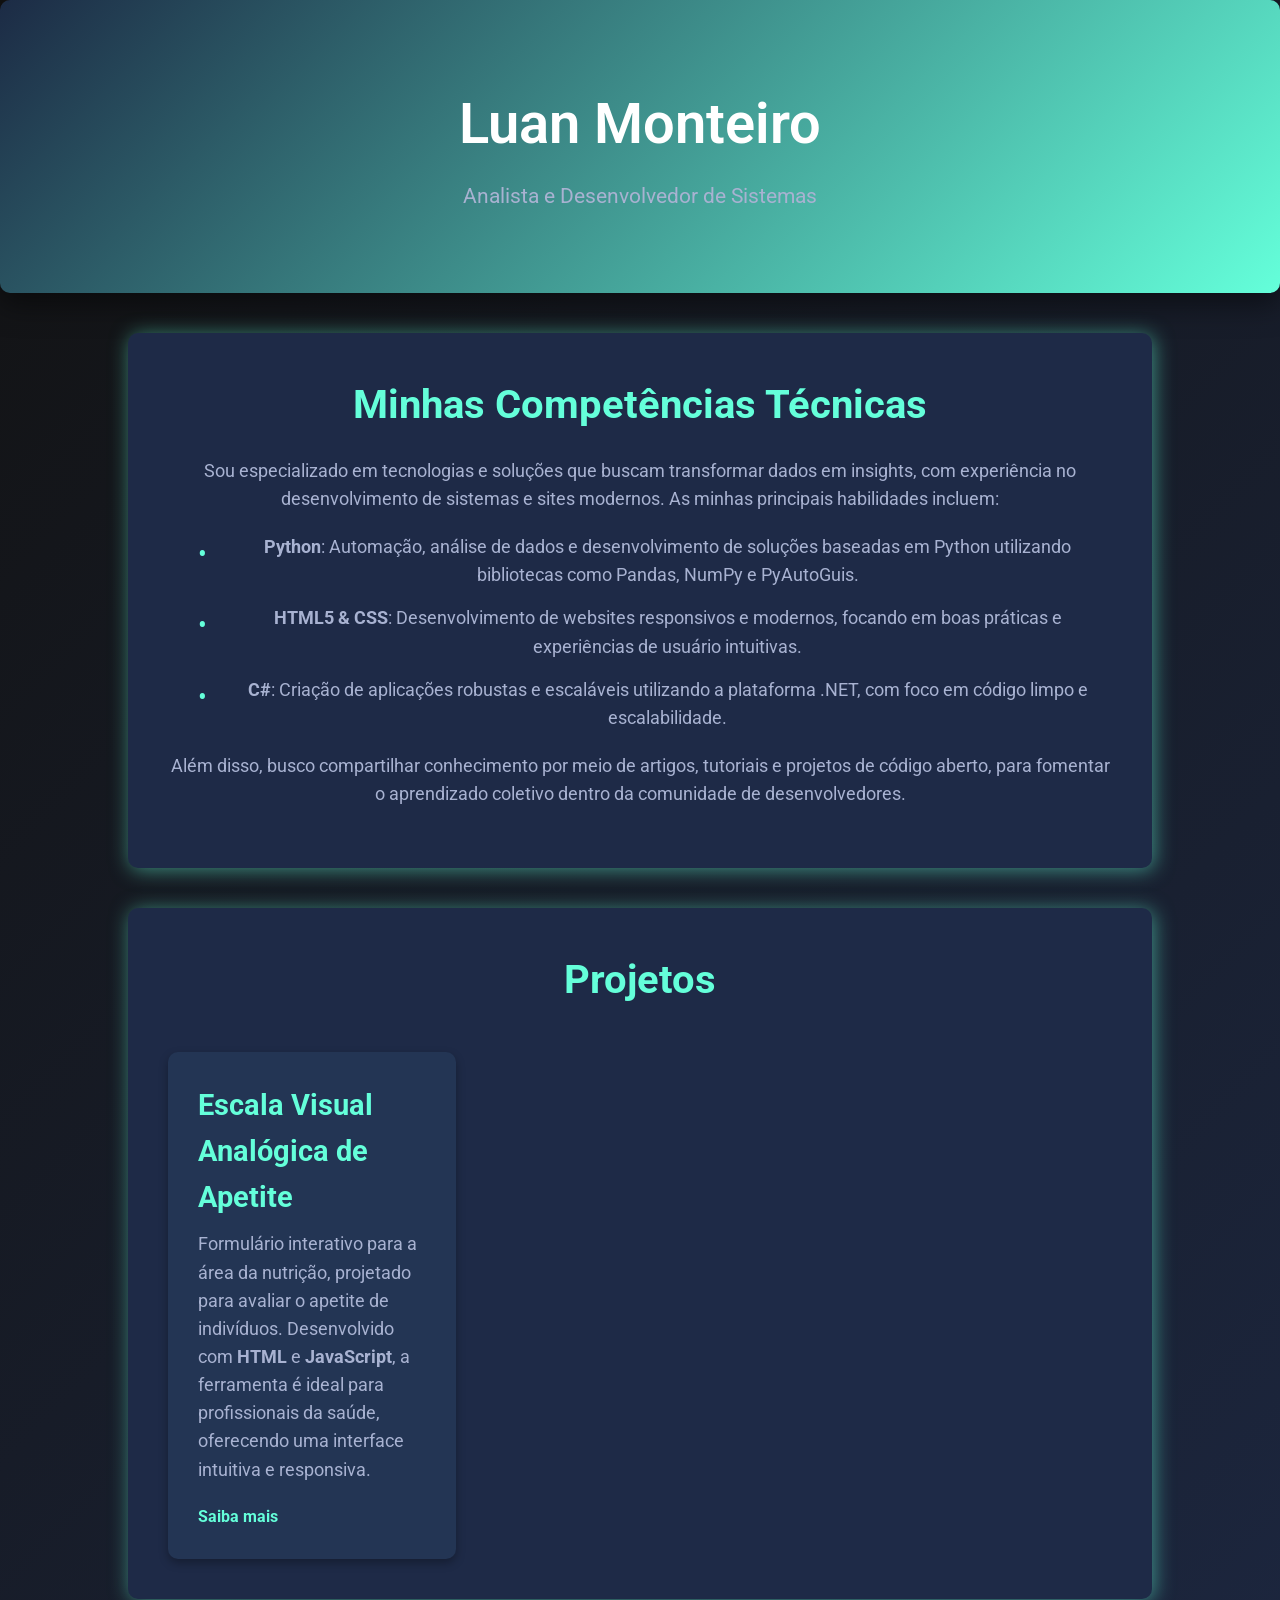
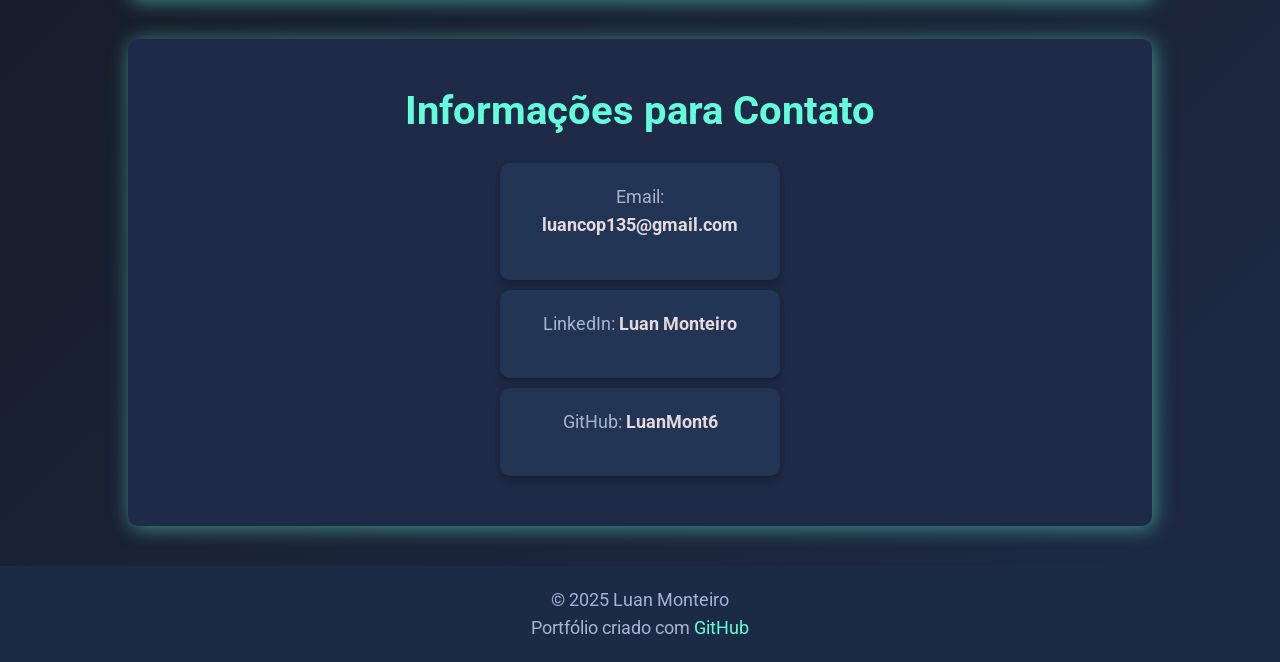
==== index.html @ e9c5dcf2 "first" ====
<!DOCTYPE html>
<html lang="pt-br">
<head>
    <meta charset="UTF-8">
    <meta name="viewport" content="width=device-width, initial-scale=1.0">
    <title>Portfólio - Luan Monteiro</title>
    <link href="https://fonts.googleapis.com/css2?family=Poppins:wght@400;600&family=Roboto:wght@400;500&display=swap" rel="stylesheet">
    <style>
        * {
            margin: 0;
            padding: 0;
            box-sizing: border-box;
            font-family: 'Roboto', sans-serif;
        }

        body {
            background: linear-gradient(135deg, #121212, #1e2a47);
            color: white;
            text-align: center;
            line-height: 1.6;
            transition: background 0.5s ease;
        }

        header {
            background: linear-gradient(135deg, #1c2b45, #64ffda);
            padding: 80px 20px;
            box-shadow: 0px 10px 30px rgba(0, 0, 0, 0.5);
            margin-bottom: 40px;
            border-radius: 10px;
        }

        header h1 {
            font-size: 3.5em;
            color: #fff;
            margin-bottom: 10px;
            font-weight: 600;
        }

        header p {
            font-size: 1.3em;
            color: #a8b2d1;
            font-weight: 400;
        }

        section {
            margin: 40px auto;
            padding: 40px;
            width: 80%;
            max-width: 1200px;
            background: #1e2a47;
            border-radius: 10px;
            box-shadow: 2px 2px 20px rgba(100, 255, 218, 0.5);
            transition: transform 0.3s ease-in-out;
        }

        section:hover {
            transform: translateY(-10px);
        }

        section h2 {
            font-size: 2.5em;
            color: #64ffda;
            margin-bottom: 20px;
        }

        section p, section ul {
            font-size: 1.1em;
            color: #a8b2d1;
            margin-bottom: 20px;
        }

        section ul {
            list-style: none;
            padding-left: 30px;
        }

        section ul li {
            margin-bottom: 15px;
            position: relative;
            padding-left: 25px;
        }

        section ul li:before {
            content: "•";
            color: #64ffda;
            font-size: 1.5em;
            position: absolute;
            left: 0;
            top: 0;
        }

        .projects {
            display: grid;
            grid-template-columns: repeat(auto-fill, minmax(280px, 1fr));
            gap: 40px;
            margin-top: 40px;
        }

        .project {
            background: #233554;
            padding: 30px;
            border-radius: 10px;
            transition: transform 0.3s ease-in-out, box-shadow 0.3s ease-in-out;
            box-shadow: 0px 4px 10px rgba(0, 0, 0, 0.3);
            text-align: left;
            overflow: hidden;
        }

        .project:hover {
            transform: translateY(-10px);
            box-shadow: 0px 10px 30px rgba(100, 255, 218, 0.8);
        }

        .project h3 {
            font-size: 1.8em;
            color: #64ffda;
            margin-bottom: 10px;
        }

        .project p {
            font-size: 1.1em;
            margin-bottom: 20px;
            color: #a8b2d1;
        }

        .project a {
            display: block;
            margin-top: 10px;
            text-decoration: none;
            color: #64ffda;
            font-weight: bold;
            transition: color 0.3s ease;
        }

        .project a:hover {
            color: #ffffff;
        }

        footer {
            background: #1c2b45;
            padding: 20px;
            margin-top: 40px;
            font-size: 1.1em;
            color: #a8b2d1;
        }

        footer a {
            color: #64ffda;
            text-decoration: none;
        }

        footer a:hover {
            color: white;
        }

        .contact-email, .linkedin, .github {
            background: #233554;
            padding: 20px;
            border-radius: 10px;
            width: 280px;
            transition: transform 0.3s ease-in-out, box-shadow 0.3s ease-in-out;
            box-shadow: 0px 4px 10px rgba(0, 0, 0, 0.3);
            margin: 10px auto;
        }

        .contact-email:hover, .linkedin:hover, .github:hover {
            transform: translateY(-10px);
            box-shadow: 0px 4px 20px rgba(100, 255, 218, 0.8);
        }

        .contact-email a,
        .linkedin a,
        .github a {
            color: #e6d9dd;
            font-weight: bold;
            text-decoration: none;
        }

        .contact-email a:hover,
        .linkedin a:hover,
        .github a:hover {
            color: #64ffda;
        }

        /* Responsividade */
        @media (max-width: 768px) {
            header h1 {
                font-size: 2.8em;
            }

            header p {
                font-size: 1.1em;
            }

            section {
                width: 90%;
            }

            .projects {
                grid-template-columns: 1fr;
            }

            .project {
                width: 100%;
                max-width: 320px;
                margin-bottom: 20px;
            }

            .contact-email, .linkedin, .github {
                width: 90%;
            }
        }
    </style>
</head>
<body>

    <header>
        <h1>Luan Monteiro</h1>
        <p>Analista e Desenvolvedor de Sistemas</p>
    </header>

    <section>
        <h2>Minhas Competências Técnicas</h2>
        <p>Sou especializado em tecnologias e soluções que buscam transformar dados em insights, com experiência no desenvolvimento de sistemas e sites modernos. As minhas principais habilidades incluem:</p>
        <ul>
            <li><strong>Python</strong>: Automação, análise de dados e desenvolvimento de soluções baseadas em Python utilizando bibliotecas como Pandas, NumPy e PyAutoGuis.</li>
            <li><strong>HTML5 & CSS</strong>: Desenvolvimento de websites responsivos e modernos, focando em boas práticas e experiências de usuário intuitivas.</li>
            <li><strong>C#</strong>: Criação de aplicações robustas e escaláveis utilizando a plataforma .NET, com foco em código limpo e escalabilidade.</li>
        </ul>

        <p>Além disso, busco compartilhar conhecimento por meio de artigos, tutoriais e projetos de código aberto, para fomentar o aprendizado coletivo dentro da comunidade de desenvolvedores.</p>
    </section>

    <section>
        <h2>Projetos</h2>
        <div class="projects">
            <div class="project">
                <h3>Escala Visual Analógica de Apetite</h3>
                <p>Formulário interativo para a área da nutrição, projetado para avaliar o apetite de indivíduos. Desenvolvido com <strong>HTML</strong> e <strong>JavaScript</strong>, a ferramenta é ideal para profissionais da saúde, oferecendo uma interface intuitiva e responsiva.</p>
                <a href="https://luanmont6.github.io/Escala-Visual-Analogica-de-Apetite/" target="_blank">Saiba mais</a>
            </div>
        </div>
    </section>

    <section>
        <h2>Informações para Contato</h2>
        <div class="contact-email">
            <p>Email: <a href="mailto:luancop135@gmail.com">luancop135@gmail.com</a></p>
        </div>
        <div class="linkedin">
            <p>LinkedIn: <a href="https://www.linkedin.com/in/luan-monteiro-42628630a/" target="_blank">Luan Monteiro</a></p>
        </div>
        <div class="github">
            <p>GitHub: <a href="https://github.com/LuanMont6" target="_blank">LuanMont6</a></p>
        </div>
    </section>

    <footer>
        <p>&copy; 2025 Luan Monteiro</p>
        <p>Portfólio criado com <a href="https://github.com/LuanMont6" target="_blank">GitHub</a></p>
    </footer>

</body>
</html>
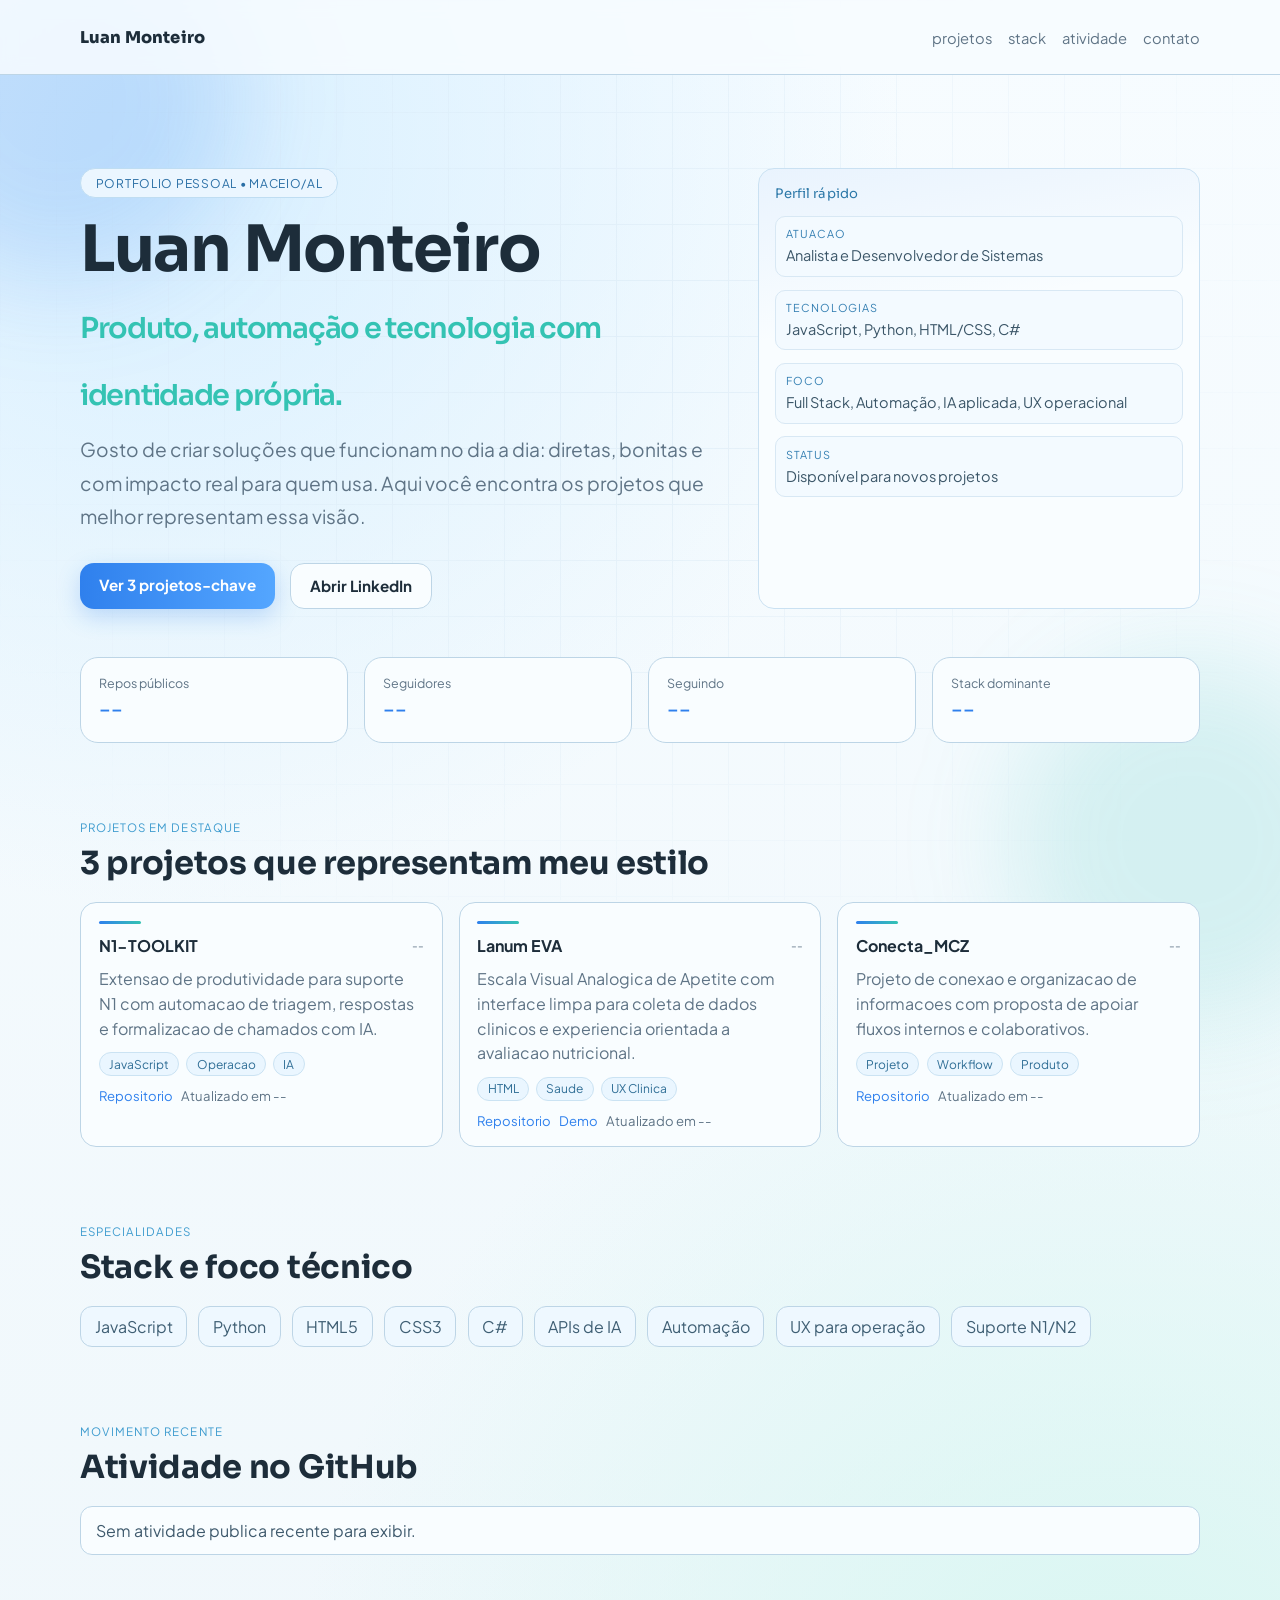
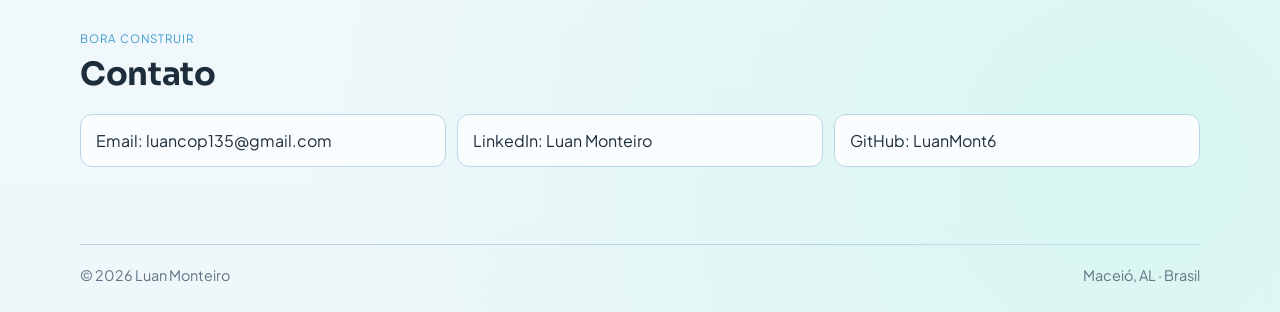
==== commit 9d091a97: "Desenterrando" ====
--- a/index.html
+++ b/index.html
@@ -1,264 +1,189 @@
 <!DOCTYPE html>
-<html lang="pt-br">
+<html lang="pt-BR">
 <head>
-    <meta charset="UTF-8">
-    <meta name="viewport" content="width=device-width, initial-scale=1.0">
-    <title>Portfólio - Luan Monteiro</title>
-    <link href="https://fonts.googleapis.com/css2?family=Poppins:wght@400;600&family=Roboto:wght@400;500&display=swap" rel="stylesheet">
-    <style>
-        * {
-            margin: 0;
-            padding: 0;
-            box-sizing: border-box;
-            font-family: 'Roboto', sans-serif;
-        }
-
-        body {
-            background: linear-gradient(135deg, #121212, #1e2a47);
-            color: white;
-            text-align: center;
-            line-height: 1.6;
-            transition: background 0.5s ease;
-        }
-
-        header {
-            background: linear-gradient(135deg, #1c2b45, #64ffda);
-            padding: 80px 20px;
-            box-shadow: 0px 10px 30px rgba(0, 0, 0, 0.5);
-            margin-bottom: 40px;
-            border-radius: 10px;
-        }
-
-        header h1 {
-            font-size: 3.5em;
-            color: #fff;
-            margin-bottom: 10px;
-            font-weight: 600;
-        }
-
-        header p {
-            font-size: 1.3em;
-            color: #a8b2d1;
-            font-weight: 400;
-        }
-
-        section {
-            margin: 40px auto;
-            padding: 40px;
-            width: 80%;
-            max-width: 1200px;
-            background: #1e2a47;
-            border-radius: 10px;
-            box-shadow: 2px 2px 20px rgba(100, 255, 218, 0.5);
-            transition: transform 0.3s ease-in-out;
-        }
-
-        section:hover {
-            transform: translateY(-10px);
-        }
-
-        section h2 {
-            font-size: 2.5em;
-            color: #64ffda;
-            margin-bottom: 20px;
-        }
-
-        section p, section ul {
-            font-size: 1.1em;
-            color: #a8b2d1;
-            margin-bottom: 20px;
-        }
-
-        section ul {
-            list-style: none;
-            padding-left: 30px;
-        }
-
-        section ul li {
-            margin-bottom: 15px;
-            position: relative;
-            padding-left: 25px;
-        }
-
-        section ul li:before {
-            content: "•";
-            color: #64ffda;
-            font-size: 1.5em;
-            position: absolute;
-            left: 0;
-            top: 0;
-        }
-
-        .projects {
-            display: grid;
-            grid-template-columns: repeat(auto-fill, minmax(280px, 1fr));
-            gap: 40px;
-            margin-top: 40px;
-        }
-
-        .project {
-            background: #233554;
-            padding: 30px;
-            border-radius: 10px;
-            transition: transform 0.3s ease-in-out, box-shadow 0.3s ease-in-out;
-            box-shadow: 0px 4px 10px rgba(0, 0, 0, 0.3);
-            text-align: left;
-            overflow: hidden;
-        }
-
-        .project:hover {
-            transform: translateY(-10px);
-            box-shadow: 0px 10px 30px rgba(100, 255, 218, 0.8);
-        }
-
-        .project h3 {
-            font-size: 1.8em;
-            color: #64ffda;
-            margin-bottom: 10px;
-        }
-
-        .project p {
-            font-size: 1.1em;
-            margin-bottom: 20px;
-            color: #a8b2d1;
-        }
-
-        .project a {
-            display: block;
-            margin-top: 10px;
-            text-decoration: none;
-            color: #64ffda;
-            font-weight: bold;
-            transition: color 0.3s ease;
-        }
-
-        .project a:hover {
-            color: #ffffff;
-        }
-
-        footer {
-            background: #1c2b45;
-            padding: 20px;
-            margin-top: 40px;
-            font-size: 1.1em;
-            color: #a8b2d1;
-        }
-
-        footer a {
-            color: #64ffda;
-            text-decoration: none;
-        }
-
-        footer a:hover {
-            color: white;
-        }
-
-        .contact-email, .linkedin, .github {
-            background: #233554;
-            padding: 20px;
-            border-radius: 10px;
-            width: 280px;
-            transition: transform 0.3s ease-in-out, box-shadow 0.3s ease-in-out;
-            box-shadow: 0px 4px 10px rgba(0, 0, 0, 0.3);
-            margin: 10px auto;
-        }
-
-        .contact-email:hover, .linkedin:hover, .github:hover {
-            transform: translateY(-10px);
-            box-shadow: 0px 4px 20px rgba(100, 255, 218, 0.8);
-        }
-
-        .contact-email a,
-        .linkedin a,
-        .github a {
-            color: #e6d9dd;
-            font-weight: bold;
-            text-decoration: none;
-        }
-
-        .contact-email a:hover,
-        .linkedin a:hover,
-        .github a:hover {
-            color: #64ffda;
-        }
-
-        /* Responsividade */
-        @media (max-width: 768px) {
-            header h1 {
-                font-size: 2.8em;
-            }
-
-            header p {
-                font-size: 1.1em;
-            }
-
-            section {
-                width: 90%;
-            }
-
-            .projects {
-                grid-template-columns: 1fr;
-            }
-
-            .project {
-                width: 100%;
-                max-width: 320px;
-                margin-bottom: 20px;
-            }
-
-            .contact-email, .linkedin, .github {
-                width: 90%;
-            }
-        }
-    </style>
+<meta charset="UTF-8">
+<meta name="viewport" content="width=device-width, initial-scale=1.0">
+<title>Luan Monteiro | Portfolio</title>
+<link rel="preconnect" href="https://fonts.googleapis.com">
+<link rel="preconnect" href="https://fonts.gstatic.com" crossorigin>
+<link href="https://fonts.googleapis.com/css2?family=Sora:wght@400;500;700;800&family=Plus+Jakarta+Sans:wght@400;500;700&display=swap" rel="stylesheet">
+<link rel="stylesheet" href="assets/css/index.css">
 </head>
 <body>
+<div class="bg-grid"></div>
+<div class="bg-glow bg-glow-a"></div>
+<div class="bg-glow bg-glow-b"></div>
 
-    <header>
-        <h1>Luan Monteiro</h1>
-        <p>Analista e Desenvolvedor de Sistemas</p>
-    </header>
+<header class="topbar">
+  <div class="wrap topbar-inner">
+    <a class="brand" href="#home">Luan Monteiro</a>
+    <nav>
+      <ul class="menu">
+        <li><a href="#repos">projetos</a></li>
+        <li><a href="#stack">stack</a></li>
+        <li><a href="#activity">atividade</a></li>
+        <li><a href="#contact">contato</a></li>
+      </ul>
+    </nav>
+  </div>
+</header>
 
-    <section>
-        <h2>Minhas Competências Técnicas</h2>
-        <p>Sou especializado em tecnologias e soluções que buscam transformar dados em insights, com experiência no desenvolvimento de sistemas e sites modernos. As minhas principais habilidades incluem:</p>
+<main id="home" class="wrap">
+  <section class="hero reveal">
+    <div class="hero-layout">
+      <div>
+        <p class="kicker">portfolio pessoal • maceio/al</p>
+        <h1>
+          Luan Monteiro<br>
+          <span>Produto, automação e tecnologia com identidade própria.</span>
+        </h1>
+        <p class="hero-text">
+          Gosto de criar soluções que funcionam no dia a dia: diretas, bonitas e com impacto real para quem usa. Aqui você encontra os projetos que melhor representam essa visão.
+        </p>
+        <div class="hero-actions">
+          <a class="btn btn-primary" href="#repos">Ver 3 projetos-chave</a>
+          <a class="btn btn-ghost" href="https://www.linkedin.com/in/luan-monteiro-42628630a/" target="_blank" rel="noopener noreferrer">Abrir LinkedIn</a>
+        </div>
+      </div>
+      <aside class="signature-card">
+        <p class="signature-title">Perfil rápido</p>
         <ul>
-            <li><strong>Python</strong>: Automação, análise de dados e desenvolvimento de soluções baseadas em Python utilizando bibliotecas como Pandas, NumPy e PyAutoGuis.</li>
-            <li><strong>HTML5 & CSS</strong>: Desenvolvimento de websites responsivos e modernos, focando em boas práticas e experiências de usuário intuitivas.</li>
-            <li><strong>C#</strong>: Criação de aplicações robustas e escaláveis utilizando a plataforma .NET, com foco em código limpo e escalabilidade.</li>
+          <li><span>atuacao</span>Analista e Desenvolvedor de Sistemas</li>
+          <li><span>tecnologias</span>JavaScript, Python, HTML/CSS, C#</li>
+          <li><span>foco</span>Full Stack, Automação, IA aplicada, UX operacional</li>
+          <li><span>status</span>Disponível para novos projetos</li>
         </ul>
+      </aside>
+    </div>
+  </section>
 
-        <p>Além disso, busco compartilhar conhecimento por meio de artigos, tutoriais e projetos de código aberto, para fomentar o aprendizado coletivo dentro da comunidade de desenvolvedores.</p>
-    </section>
+  <section class="metrics reveal" aria-label="Métricas GitHub">
+    <article class="metric-card">
+      <p class="metric-label">Repos públicos</p>
+      <p id="reposCount" class="metric-value">--</p>
+    </article>
+    <article class="metric-card">
+      <p class="metric-label">Seguidores</p>
+      <p id="followersCount" class="metric-value">--</p>
+    </article>
+    <article class="metric-card">
+      <p class="metric-label">Seguindo</p>
+      <p id="followingCount" class="metric-value">--</p>
+    </article>
+    <article class="metric-card">
+      <p class="metric-label">Stack dominante</p>
+      <p id="topLang" class="metric-value">--</p>
+    </article>
+  </section>
 
-    <section>
-        <h2>Projetos</h2>
-        <div class="projects">
-            <div class="project">
-                <h3>Escala Visual Analógica de Apetite</h3>
-                <p>Formulário interativo para a área da nutrição, projetado para avaliar o apetite de indivíduos. Desenvolvido com <strong>HTML</strong> e <strong>JavaScript</strong>, a ferramenta é ideal para profissionais da saúde, oferecendo uma interface intuitiva e responsiva.</p>
-                <a href="https://luanmont6.github.io/Escala-Visual-Analogica-de-Apetite/" target="_blank">Saiba mais</a>
-            </div>
+  <section id="repos" class="section reveal">
+    <div class="section-head">
+      <p class="section-kicker">projetos em destaque</p>
+      <h2>3 projetos que representam meu estilo</h2>
+    </div>
+    <div class="repos-grid pinned-projects">
+      <article class="repo-card" data-repo="N1-TOOLKIT">
+        <div class="repo-head">
+          <a class="repo-title" href="https://github.com/LuanMont6/N1-TOOLKIT" target="_blank" rel="noopener noreferrer">N1-TOOLKIT</a>
+          <span class="repo-time" data-field="time">--</span>
         </div>
-    </section>
+        <p class="repo-desc">Extensao de produtividade para suporte N1 com automacao de triagem, respostas e formalizacao de chamados com IA.</p>
+        <div class="repo-tags">
+          <span data-field="language">JavaScript</span>
+          <span>Operacao</span>
+          <span>IA</span>
+        </div>
+        <div class="repo-links">
+          <a data-field="repo-link" href="https://github.com/LuanMont6/N1-TOOLKIT" target="_blank" rel="noopener noreferrer">Repositorio</a>
+          <a data-field="demo-link" class="hidden-link" href="#" target="_blank" rel="noopener noreferrer">Demo</a>
+          <span data-field="updated">Atualizado em --</span>
+        </div>
+      </article>
 
-    <section>
-        <h2>Informações para Contato</h2>
-        <div class="contact-email">
-            <p>Email: <a href="mailto:luancop135@gmail.com">luancop135@gmail.com</a></p>
+      <article class="repo-card" data-repo="Escala-Visual-Analogica-de-Apetite">
+        <div class="repo-head">
+          <a class="repo-title" href="https://github.com/LuanMont6/Escala-Visual-Digital" target="_blank" rel="noopener noreferrer">Lanum EVA</a>
+          <span class="repo-time" data-field="time">--</span>
         </div>
-        <div class="linkedin">
-            <p>LinkedIn: <a href="https://www.linkedin.com/in/luan-monteiro-42628630a/" target="_blank">Luan Monteiro</a></p>
+        <p class="repo-desc">Escala Visual Analogica de Apetite com interface limpa para coleta de dados clinicos e experiencia orientada a avaliacao nutricional.</p>
+        <div class="repo-tags">
+          <span data-field="language">HTML</span>
+          <span>Saude</span>
+          <span>UX Clinica</span>
         </div>
-        <div class="github">
-            <p>GitHub: <a href="https://github.com/LuanMont6" target="_blank">LuanMont6</a></p>
+        <div class="repo-links">
+          <a data-field="repo-link" href="https://lanum2025.github.io/Escala-Visual-Digital/" target="_blank" rel="noopener noreferrer">Repositorio</a>
+          <a data-field="demo-link" href="https://lanum2025.github.io/Escala-Visual-Digital/" target="_blank" rel="noopener noreferrer">Demo</a>
+          <span data-field="updated">Atualizado em --</span>
         </div>
-    </section>
+      </article>
 
-    <footer>
-        <p>&copy; 2025 Luan Monteiro</p>
-        <p>Portfólio criado com <a href="https://github.com/LuanMont6" target="_blank">GitHub</a></p>
-    </footer>
+      <article class="repo-card" data-repo="Conecta_MCZ">
+        <div class="repo-head">
+          <a class="repo-title" href="https://github.com/LuanMont6/Conecta_MCZ" target="_blank" rel="noopener noreferrer">Conecta_MCZ</a>
+          <span class="repo-time" data-field="time">--</span>
+        </div>
+        <p class="repo-desc">Projeto de conexao e organizacao de informacoes com proposta de apoiar fluxos internos e colaborativos.</p>
+        <div class="repo-tags">
+          <span data-field="language">Projeto</span>
+          <span>Workflow</span>
+          <span>Produto</span>
+        </div>
+        <div class="repo-links">
+          <a data-field="repo-link" href="https://github.com/LuanMont6/Conecta_MCZ" target="_blank" rel="noopener noreferrer">Repositorio</a>
+          <a data-field="demo-link" class="hidden-link" href="#" target="_blank" rel="noopener noreferrer">Demo</a>
+          <span data-field="updated">Atualizado em --</span>
+        </div>
+      </article>
+    </div>
+  </section>
+
+  <section id="stack" class="section reveal">
+    <div class="section-head">
+      <p class="section-kicker">especialidades</p>
+      <h2>Stack e foco técnico</h2>
+    </div>
+    <div class="chips">
+      <span>JavaScript</span>
+      <span>Python</span>
+      <span>HTML5</span>
+      <span>CSS3</span>
+      <span>C#</span>
+      <span>APIs de IA</span>
+      <span>Automação</span>
+      <span>UX para operação</span>
+      <span>Suporte N1/N2</span>
+    </div>
+  </section>
+
+  <section id="activity" class="section reveal">
+    <div class="section-head">
+      <p class="section-kicker">movimento recente</p>
+      <h2>Atividade no GitHub</h2>
+    </div>
+    <ul id="activityList" class="activity-list"></ul>
+  </section>
+
+  <section id="contact" class="section reveal">
+    <div class="section-head">
+      <p class="section-kicker">bora construir</p>
+      <h2>Contato</h2>
+    </div>
+    <div class="contact-grid">
+      <a href="mailto:luancop135@gmail.com" class="contact-item">Email: luancop135@gmail.com</a>
+      <a href="https://www.linkedin.com/in/luan-monteiro-42628630a/" target="_blank" rel="noopener noreferrer" class="contact-item">LinkedIn: Luan Monteiro</a>
+      <a href="https://github.com/LuanMont6" target="_blank" rel="noopener noreferrer" class="contact-item">GitHub: LuanMont6</a>
+    </div>
+  </section>
+</main>
+
+<footer class="wrap footer">
+  <span>© <span id="currentYear"></span> Luan Monteiro</span>
+  <span>Maceió, AL · Brasil</span>
+</footer>
+
+<script src="assets/js/index.js"></script>
 
 </body>
 </html>
+
--- a/assets/css/index.css
+++ b/assets/css/index.css
@@ -0,0 +1,511 @@
+:root {
+  --bg: #eff7fb;
+  --bg-soft: #e8f2f8;
+  --panel: #f9fdff;
+  --panel-2: #eef8ff;
+  --line: #bdd5e6;
+  --line-soft: #d8e8f4;
+  --text: #1d2d3a;
+  --muted: #5f7486;
+  --accent: #2f80ed;
+  --accent-2: #34c3b3;
+  --accent-3: #3f9ccf;
+  --heading: 'Sora', sans-serif;
+  --body: 'Plus Jakarta Sans', sans-serif;
+}
+
+* {
+  margin: 0;
+  padding: 0;
+  box-sizing: border-box;
+}
+
+.hidden-link {
+  display: none;
+}
+
+html {
+  scroll-behavior: smooth;
+}
+
+body {
+  background:
+    radial-gradient(circle at 12% 8%, #d7efff 0%, transparent 36%),
+    radial-gradient(circle at 88% 92%, #d7f6f1 0%, transparent 40%),
+    linear-gradient(180deg, #f7fcff 0%, #eff7fb 100%);
+  color: var(--text);
+  font-family: var(--body);
+  min-height: 100vh;
+  overflow-x: hidden;
+}
+
+.bg-grid {
+  position: fixed;
+  inset: 0;
+  background-image:
+    linear-gradient(var(--line-soft) 1px, transparent 1px),
+    linear-gradient(90deg, var(--line-soft) 1px, transparent 1px);
+  background-size: 56px 56px;
+  mask-image: radial-gradient(circle at 50% 40%, black, transparent 85%);
+  pointer-events: none;
+  z-index: 0;
+  opacity: 0.6;
+}
+
+.bg-glow {
+  position: fixed;
+  width: 360px;
+  height: 360px;
+  border-radius: 999px;
+  filter: blur(52px);
+  pointer-events: none;
+  z-index: 0;
+}
+
+.bg-glow-a {
+  top: -80px;
+  left: -120px;
+  background: rgba(47, 128, 237, 0.18);
+  animation: driftA 11s ease-in-out infinite;
+}
+
+.bg-glow-b {
+  right: -90px;
+  bottom: -120px;
+  background: rgba(52, 195, 179, 0.16);
+  animation: driftB 14s ease-in-out infinite;
+}
+
+@keyframes driftA {
+  0%,
+  100% { transform: translate(0, 0); }
+  50% { transform: translate(30px, 25px); }
+}
+
+@keyframes driftB {
+  0%,
+  100% { transform: translate(0, 0); }
+  50% { transform: translate(-24px, -32px); }
+}
+
+.wrap {
+  width: min(1120px, calc(100% - 2.4rem));
+  margin-inline: auto;
+  position: relative;
+  z-index: 2;
+}
+
+.topbar {
+  position: sticky;
+  top: 0;
+  z-index: 10;
+  backdrop-filter: blur(8px);
+  background: rgba(247, 252, 255, 0.86);
+  border-bottom: 1px solid var(--line);
+}
+
+.topbar-inner {
+  min-height: 74px;
+  display: flex;
+  align-items: center;
+  justify-content: space-between;
+}
+
+.brand {
+  color: var(--text);
+  text-decoration: none;
+  font-family: var(--heading);
+  letter-spacing: 0.01em;
+  font-size: 1.02rem;
+  font-weight: 800;
+}
+
+.menu {
+  list-style: none;
+  display: flex;
+  gap: 1rem;
+}
+
+.menu a {
+  color: var(--muted);
+  text-decoration: none;
+  font-size: 0.92rem;
+  transition: 0.2s ease;
+  padding-bottom: 0.1rem;
+  border-bottom: 1px solid transparent;
+}
+
+.menu a:hover {
+  color: var(--text);
+  border-bottom-color: var(--accent);
+}
+
+.hero {
+  padding: 5.8rem 0 3rem;
+}
+
+.hero-layout {
+  display: grid;
+  grid-template-columns: 1.5fr 1fr;
+  gap: 1rem;
+  align-items: stretch;
+}
+
+.kicker {
+  width: fit-content;
+  border: 1px solid #bfddf2;
+  border-radius: 999px;
+  padding: 0.42rem 0.92rem;
+  color: #296ea5;
+  font-size: 0.75rem;
+  letter-spacing: 0.06em;
+  text-transform: uppercase;
+  margin-bottom: 1.2rem;
+  background: #ebf6ff;
+}
+
+.hero h1 {
+  font-family: var(--heading);
+  font-size: clamp(2rem, 7vw, 4rem);
+  line-height: 1.04;
+  margin-bottom: 1rem;
+  letter-spacing: -0.02em;
+}
+
+.hero h1 span {
+  color: var(--accent-2);
+  font-size: clamp(1.05rem, 2.4vw, 1.8rem);
+  font-weight: 600;
+}
+
+.hero-text {
+  max-width: 820px;
+  color: var(--muted);
+  font-size: clamp(1rem, 2.2vw, 1.2rem);
+  line-height: 1.75;
+}
+
+.signature-card {
+  border: 1px solid #cae1f2;
+  border-radius: 16px;
+  background:
+    linear-gradient(170deg, rgba(47, 128, 237, 0.08), transparent 34%),
+    var(--panel);
+  padding: 1rem 1rem 1.1rem;
+}
+
+.signature-title {
+  font-family: var(--heading);
+  letter-spacing: 0.01em;
+  font-size: 0.82rem;
+  margin-bottom: 0.9rem;
+  color: #2c78a8;
+}
+
+.signature-card ul {
+  list-style: none;
+  display: grid;
+  gap: 0.8rem;
+}
+
+.signature-card li {
+  border: 1px solid var(--line-soft);
+  background: #f3faff;
+  border-radius: 10px;
+  padding: 0.58rem 0.62rem;
+  color: #3b5668;
+  font-size: 0.91rem;
+  line-height: 1.45;
+}
+
+.signature-card li span {
+  display: block;
+  text-transform: uppercase;
+  letter-spacing: 0.08em;
+  color: #347fb2;
+  font-size: 0.68rem;
+  margin-bottom: 0.2rem;
+}
+
+.hero-actions {
+  margin-top: 1.8rem;
+  display: flex;
+  flex-wrap: wrap;
+  gap: 0.9rem;
+}
+
+.btn {
+  text-decoration: none;
+  border-radius: 14px;
+  padding: 0.78rem 1.2rem;
+  font-weight: 700;
+  font-size: 0.95rem;
+  transition: transform 0.2s ease, box-shadow 0.2s ease;
+}
+
+.btn:hover {
+  transform: translateY(-1px);
+}
+
+.btn-primary {
+  color: #fff;
+  background: linear-gradient(90deg, var(--accent), #54a6ff);
+  box-shadow: 0 8px 22px rgba(47, 128, 237, 0.25);
+}
+
+.btn-ghost {
+  color: var(--text);
+  border: 1px solid var(--line);
+  background: var(--panel);
+}
+
+.section {
+  margin: 4.8rem 0;
+}
+
+.section-head {
+  margin-bottom: 1.2rem;
+}
+
+.section-kicker {
+  color: var(--accent-3);
+  text-transform: uppercase;
+  letter-spacing: 0.09em;
+  font-size: 0.72rem;
+  margin-bottom: 0.5rem;
+}
+
+.section h2 {
+  font-family: var(--heading);
+  font-size: clamp(1.3rem, 3vw, 2rem);
+  letter-spacing: -0.01em;
+}
+
+.metrics {
+  display: grid;
+  gap: 1rem;
+  grid-template-columns: repeat(4, minmax(0, 1fr));
+}
+
+.metric-card {
+  border: 1px solid var(--line);
+  border-radius: 18px;
+  padding: 1.1rem;
+  background: var(--panel);
+}
+
+.metric-label {
+  color: var(--muted);
+  font-size: 0.78rem;
+}
+
+.metric-value {
+  margin-top: 0.2rem;
+  font-family: var(--heading);
+  color: #2f80ed;
+  font-size: 1.45rem;
+}
+
+.repos-grid {
+  display: grid;
+  gap: 1rem;
+  grid-template-columns: repeat(auto-fit, minmax(260px, 1fr));
+}
+
+.pinned-projects {
+  grid-template-columns: repeat(3, minmax(0, 1fr));
+}
+
+.repo-card {
+  border: 1px solid var(--line);
+  border-radius: 16px;
+  background: var(--panel);
+  padding: 1.1rem;
+  display: flex;
+  flex-direction: column;
+  gap: 0.7rem;
+  transition: transform 0.22s ease, border-color 0.22s ease;
+}
+
+.repo-card::before {
+  content: '';
+  height: 3px;
+  width: 42px;
+  border-radius: 4px;
+  background: linear-gradient(90deg, var(--accent), var(--accent-2));
+  display: block;
+}
+
+.repo-card:hover {
+  transform: translateY(-3px);
+  border-color: #9ec5e1;
+}
+
+.repo-head {
+  display: flex;
+  align-items: center;
+  justify-content: space-between;
+  gap: 0.8rem;
+}
+
+.repo-title {
+  font-size: 1rem;
+  color: var(--text);
+  text-decoration: none;
+  font-weight: 700;
+}
+
+.repo-time {
+  font-size: 0.72rem;
+  color: var(--muted);
+  white-space: nowrap;
+}
+
+.repo-desc {
+  color: var(--muted);
+  line-height: 1.55;
+  min-height: 3.6rem;
+}
+
+.repo-tags {
+  display: flex;
+  flex-wrap: wrap;
+  gap: 0.45rem;
+}
+
+.repo-tags span {
+  border: 1px solid #cbe3f3;
+  border-radius: 999px;
+  padding: 0.2rem 0.58rem;
+  font-size: 0.75rem;
+  color: #2f6e96;
+  background: #eaf6ff;
+}
+
+.repo-links {
+  display: flex;
+  gap: 0.5rem;
+  flex-wrap: wrap;
+}
+
+.repo-links a {
+  text-decoration: none;
+  font-size: 0.82rem;
+  color: #2f80ed;
+}
+
+.repo-links span {
+  font-size: 0.82rem;
+  color: var(--muted);
+}
+
+.chips {
+  display: flex;
+  flex-wrap: wrap;
+  gap: 0.7rem;
+}
+
+.chips span {
+  border: 1px solid var(--line);
+  border-radius: 12px;
+  padding: 0.55rem 0.85rem;
+  background: var(--panel-2);
+  color: #3f5f74;
+}
+
+.activity-list {
+  list-style: none;
+  display: grid;
+  gap: 0.7rem;
+}
+
+.activity-list li {
+  border: 1px solid var(--line);
+  border-radius: 12px;
+  background: var(--panel);
+  padding: 0.8rem 0.95rem;
+  color: #3f5a6d;
+}
+
+.contact-grid {
+  display: grid;
+  gap: 0.7rem;
+  grid-template-columns: repeat(auto-fit, minmax(220px, 1fr));
+}
+
+.contact-item {
+  text-decoration: none;
+  color: var(--text);
+  border: 1px solid var(--line);
+  border-radius: 12px;
+  padding: 0.95rem;
+  background: var(--panel);
+}
+
+.contact-item:hover {
+  border-color: #9ec5e1;
+}
+
+.footer {
+  border-top: 1px solid var(--line);
+  margin: 4rem auto 1.8rem;
+  padding-top: 1.3rem;
+  color: var(--muted);
+  display: flex;
+  justify-content: space-between;
+  gap: 1rem;
+  font-size: 0.9rem;
+}
+
+.reveal {
+  opacity: 0;
+  transform: translateY(18px);
+  transition: opacity 0.65s ease, transform 0.65s ease;
+}
+
+.reveal.visible {
+  opacity: 1;
+  transform: translateY(0);
+}
+
+@media (max-width: 900px) {
+  .hero-layout {
+    grid-template-columns: 1fr;
+  }
+
+  .metrics {
+    grid-template-columns: repeat(2, minmax(0, 1fr));
+  }
+
+  .pinned-projects {
+    grid-template-columns: 1fr;
+  }
+}
+
+@media (max-width: 700px) {
+  .topbar-inner {
+    min-height: 62px;
+  }
+
+  .menu {
+    gap: 0.65rem;
+    flex-wrap: wrap;
+    justify-content: flex-end;
+  }
+
+  .menu a {
+    font-size: 0.82rem;
+  }
+
+  .hero {
+    padding-top: 4.6rem;
+  }
+
+  .metrics {
+    grid-template-columns: 1fr;
+  }
+
+  .footer {
+    flex-direction: column;
+  }
+}
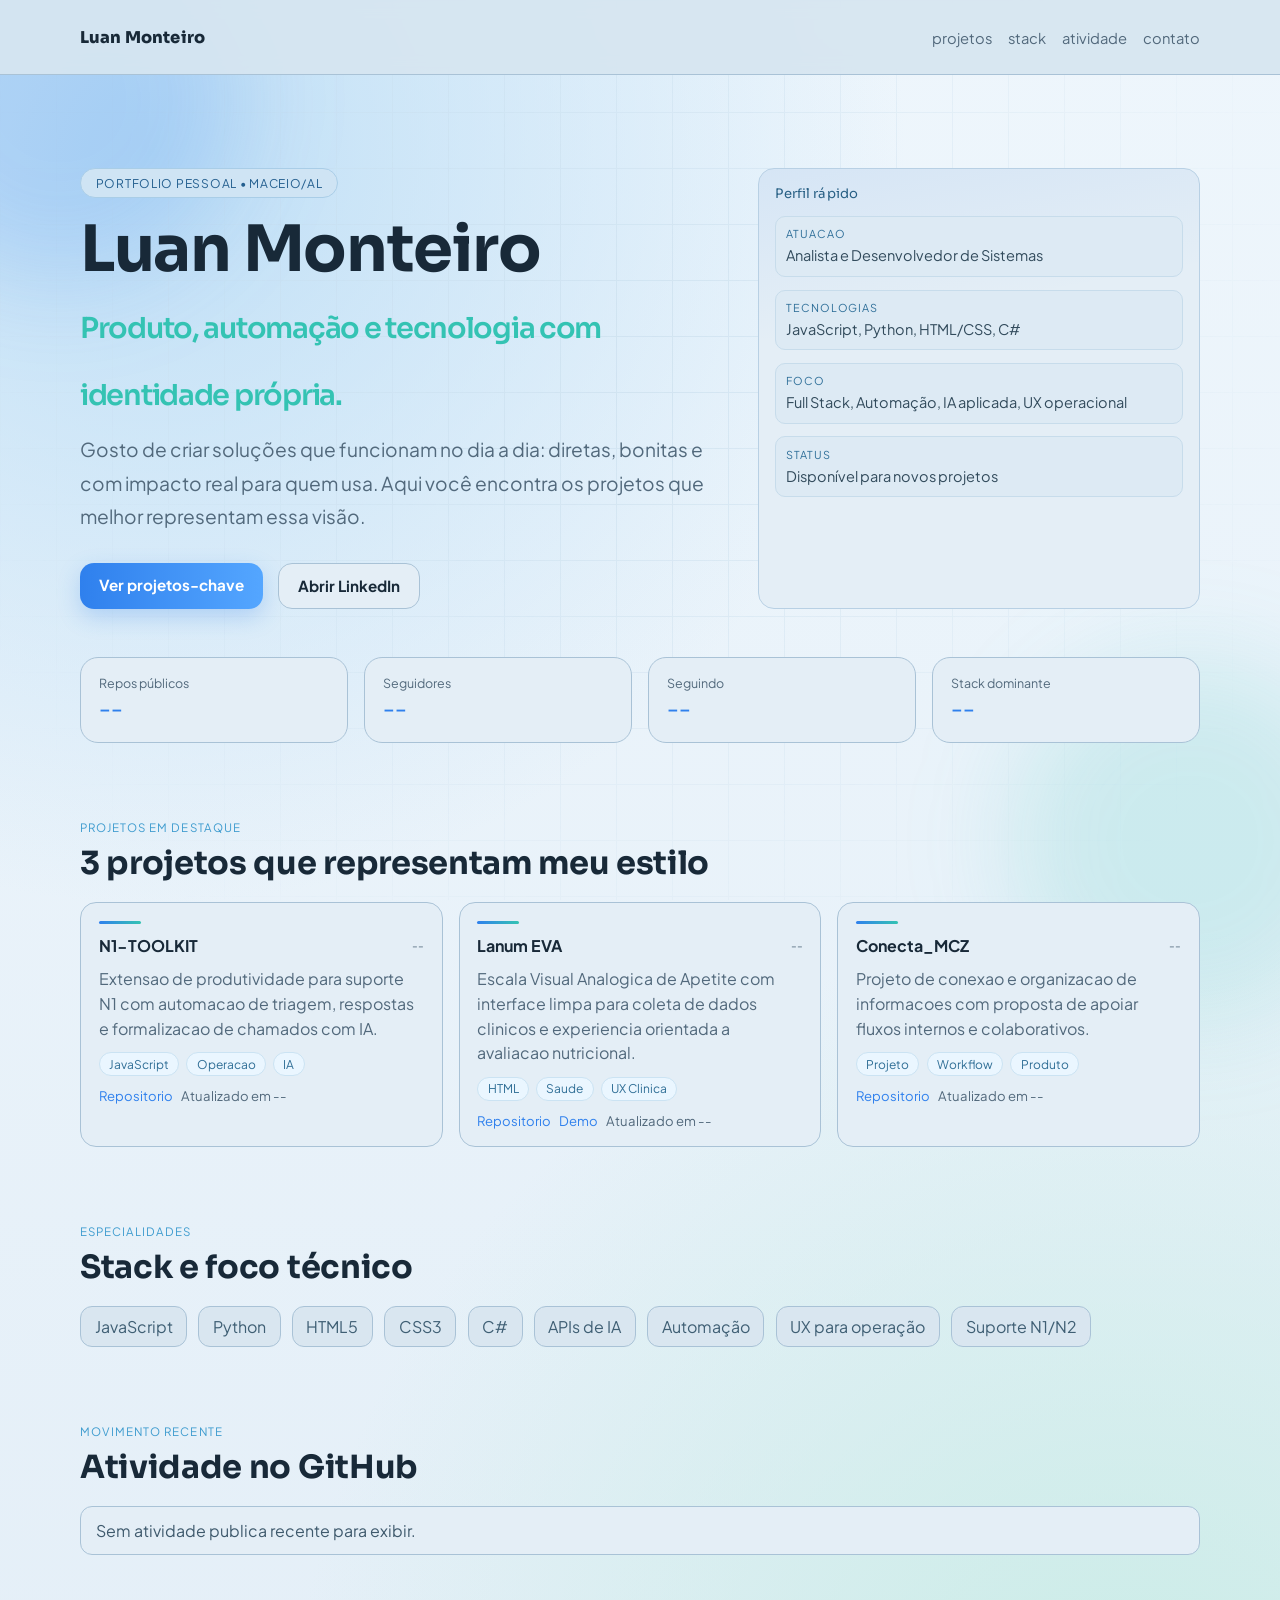
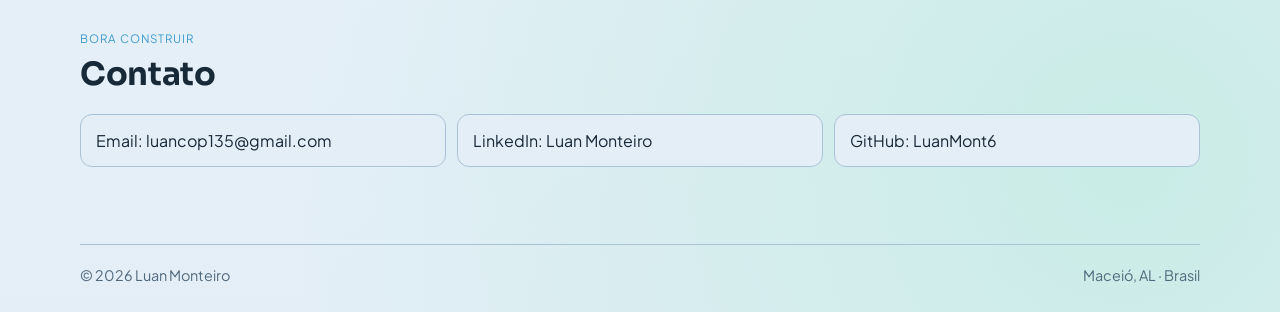
==== commit 0bba4299: "Correções" ====
--- a/index.html
+++ b/index.html
@@ -4,6 +4,8 @@
 <meta charset="UTF-8">
 <meta name="viewport" content="width=device-width, initial-scale=1.0">
 <title>Luan Monteiro | Portfolio</title>
+<link rel="icon" type="image/svg+xml" href="assets/icons/favicon.svg">
+<link rel="icon" type="image/png" href="coding.png?v=2">
 <link rel="preconnect" href="https://fonts.googleapis.com">
 <link rel="preconnect" href="https://fonts.gstatic.com" crossorigin>
 <link href="https://fonts.googleapis.com/css2?family=Sora:wght@400;500;700;800&family=Plus+Jakarta+Sans:wght@400;500;700&display=swap" rel="stylesheet">
@@ -41,7 +43,7 @@
           Gosto de criar soluções que funcionam no dia a dia: diretas, bonitas e com impacto real para quem usa. Aqui você encontra os projetos que melhor representam essa visão.
         </p>
         <div class="hero-actions">
-          <a class="btn btn-primary" href="#repos">Ver 3 projetos-chave</a>
+          <a class="btn btn-primary" href="#repos">Ver projetos-chave</a>
           <a class="btn btn-ghost" href="https://www.linkedin.com/in/luan-monteiro-42628630a/" target="_blank" rel="noopener noreferrer">Abrir LinkedIn</a>
         </div>
       </div>
--- a/assets/css/index.css
+++ b/assets/css/index.css
@@ -1,12 +1,12 @@
 :root {
-  --bg: #eff7fb;
-  --bg-soft: #e8f2f8;
-  --panel: #f9fdff;
-  --panel-2: #eef8ff;
-  --line: #bdd5e6;
-  --line-soft: #d8e8f4;
-  --text: #1d2d3a;
-  --muted: #5f7486;
+  --bg: #e3eef7;
+  --bg-soft: #d8e7f3;
+  --panel: #e4eef6;
+  --panel-2: #d9e6f0;
+  --line: #a9c2d6;
+  --line-soft: #c7dceb;
+  --text: #182938;
+  --muted: #52697c;
   --accent: #2f80ed;
   --accent-2: #34c3b3;
   --accent-3: #3f9ccf;
@@ -30,9 +30,9 @@
 
 body {
   background:
-    radial-gradient(circle at 12% 8%, #d7efff 0%, transparent 36%),
-    radial-gradient(circle at 88% 92%, #d7f6f1 0%, transparent 40%),
-    linear-gradient(180deg, #f7fcff 0%, #eff7fb 100%);
+    radial-gradient(circle at 12% 8%, #bfdff6 0%, transparent 36%),
+    radial-gradient(circle at 88% 92%, #c9ece6 0%, transparent 40%),
+    linear-gradient(180deg, #eef6fc 0%, #e3eef7 100%);
   color: var(--text);
   font-family: var(--body);
   min-height: 100vh;
@@ -100,7 +100,7 @@
   top: 0;
   z-index: 10;
   backdrop-filter: blur(8px);
-  background: rgba(247, 252, 255, 0.86);
+  background: rgba(214, 229, 240, 0.92);
   border-bottom: 1px solid var(--line);
 }
 
@@ -153,15 +153,15 @@
 
 .kicker {
   width: fit-content;
-  border: 1px solid #bfddf2;
+  border: 1px solid #a9cde7;
   border-radius: 999px;
   padding: 0.42rem 0.92rem;
-  color: #296ea5;
+  color: #245f8f;
   font-size: 0.75rem;
   letter-spacing: 0.06em;
   text-transform: uppercase;
   margin-bottom: 1.2rem;
-  background: #ebf6ff;
+  background: #cfe4f4;
 }
 
 .hero h1 {
@@ -186,7 +186,7 @@
 }
 
 .signature-card {
-  border: 1px solid #cae1f2;
+  border: 1px solid #b8d0e4;
   border-radius: 16px;
   background:
     linear-gradient(170deg, rgba(47, 128, 237, 0.08), transparent 34%),
@@ -199,7 +199,7 @@
   letter-spacing: 0.01em;
   font-size: 0.82rem;
   margin-bottom: 0.9rem;
-  color: #2c78a8;
+  color: #275f84;
 }
 
 .signature-card ul {
@@ -210,10 +210,10 @@
 
 .signature-card li {
   border: 1px solid var(--line-soft);
-  background: #f3faff;
+  background: #ddeaf4;
   border-radius: 10px;
   padding: 0.58rem 0.62rem;
-  color: #3b5668;
+  color: #324b5c;
   font-size: 0.91rem;
   line-height: 1.45;
 }
@@ -222,7 +222,7 @@
   display: block;
   text-transform: uppercase;
   letter-spacing: 0.08em;
-  color: #347fb2;
+  color: #2f6f99;
   font-size: 0.68rem;
   margin-bottom: 0.2rem;
 }
